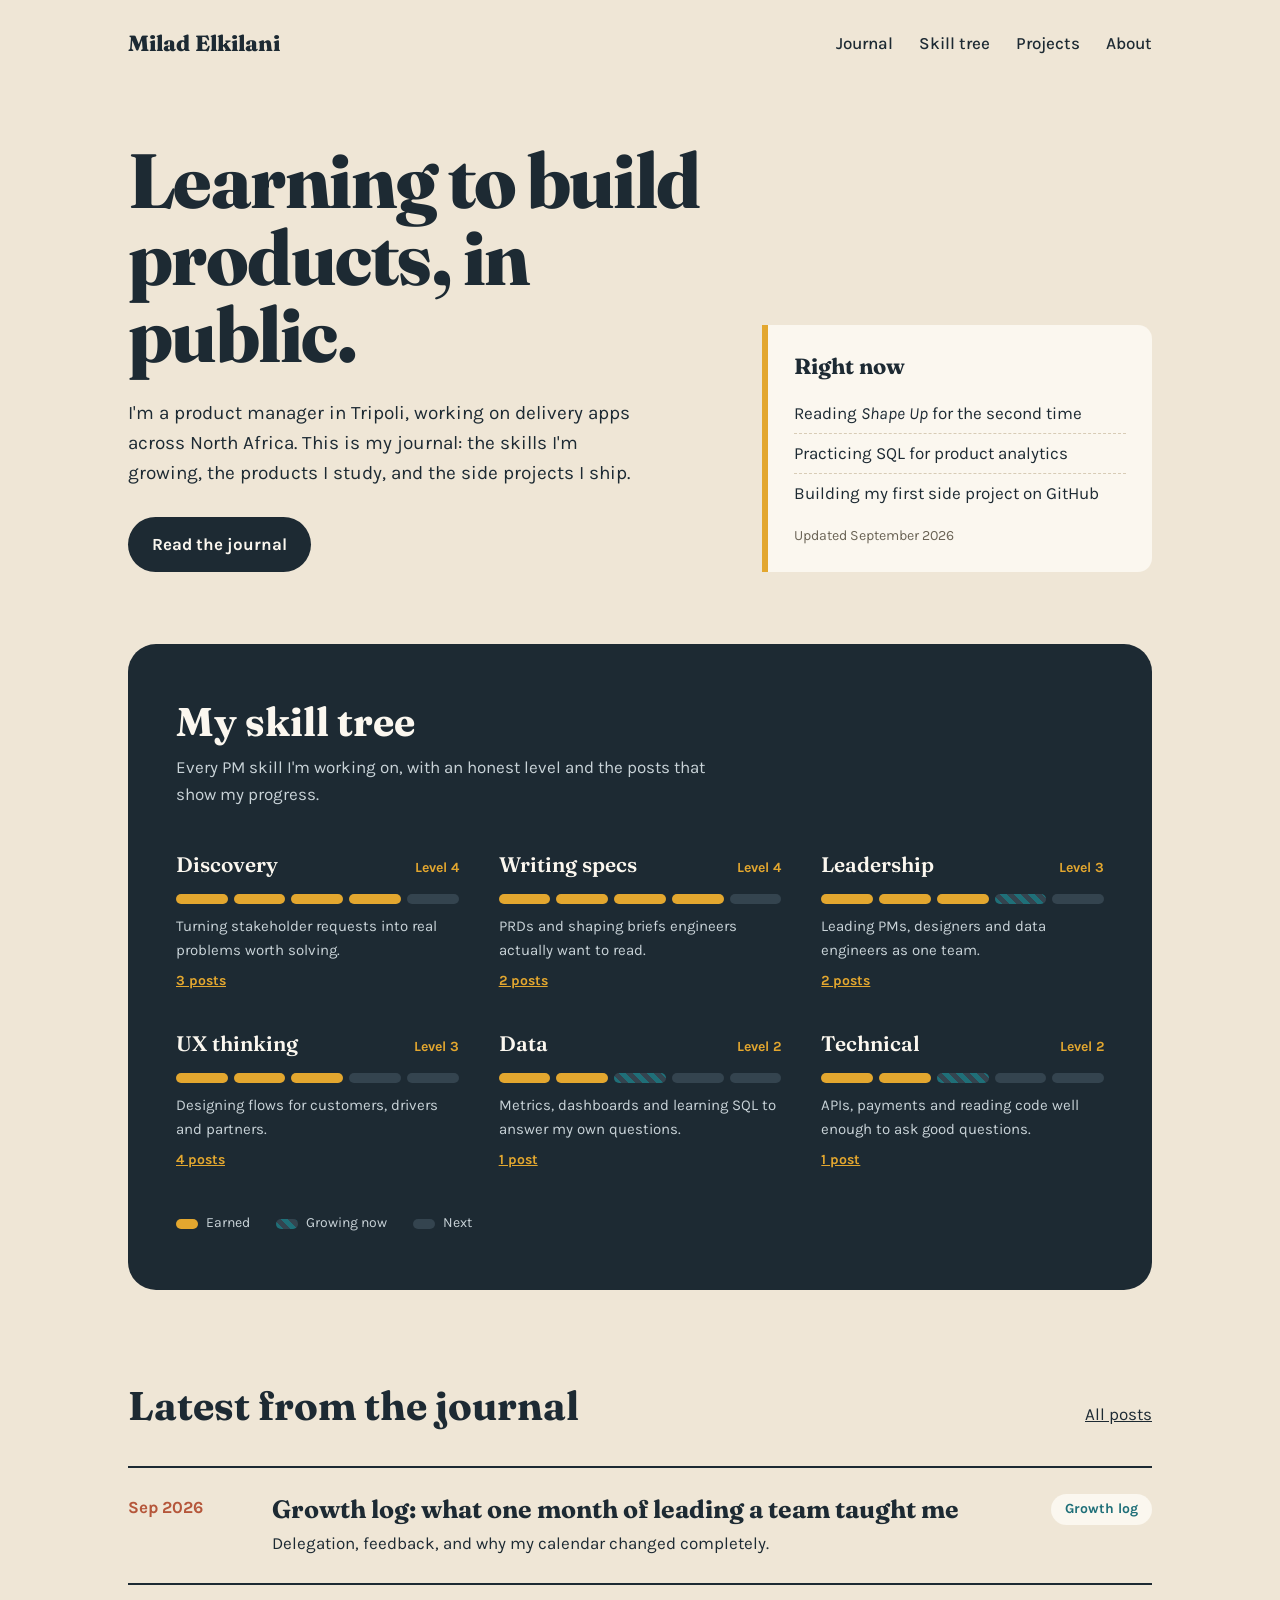
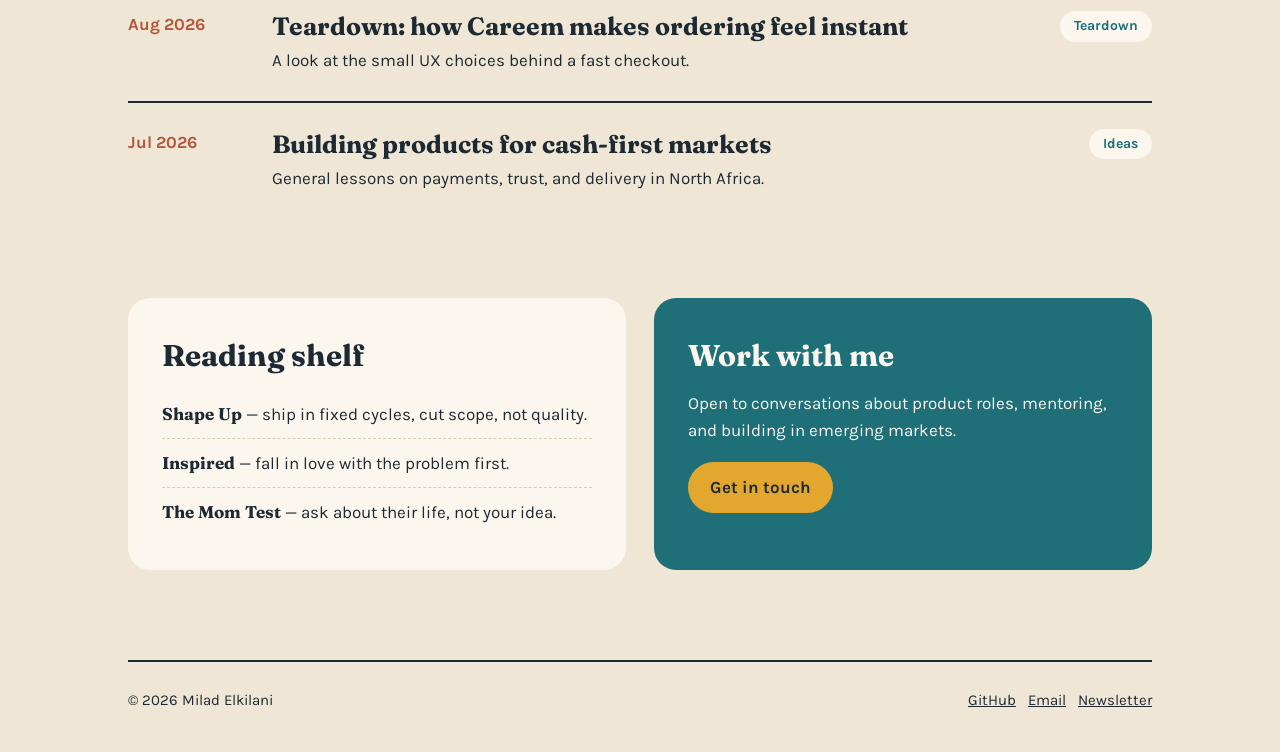
==== index.html @ 9ccedab1 "Add home page with skill tree" ====
<!DOCTYPE html>
<html lang="en">
<head>
<meta charset="UTF-8">
<meta name="viewport" content="width=device-width, initial-scale=1">
<title>Milad Elkilani — The PM Journal</title>
<link href="https://fonts.googleapis.com/css2?family=Fraunces:opsz,wght@9..144,400;9..144,600;9..144,800&family=Karla:wght@400;500;700&display=swap" rel="stylesheet">
<style>
:root{
  --sand:#EFE6D6;      /* desert sand, base */
  --ink:#1D2A33;       /* deep slate text */
  --sea:#1F6F78;       /* Mediterranean teal */
  --sun:#E3A72F;       /* saffron highlight */
  --clay:#B5563A;      /* old-city brick */
  --paper:#FBF7EF;
}
*{box-sizing:border-box;margin:0;padding:0}
body{background:var(--sand);color:var(--ink);font-family:Karla,sans-serif;font-size:17px;line-height:1.6}
a{color:inherit}
:focus-visible{outline:3px solid var(--sea);outline-offset:3px}
.wrap{max-width:1080px;margin:0 auto;padding:0 28px}

nav{display:flex;justify-content:space-between;align-items:center;padding:26px 0}
.logo{font-family:Fraunces,serif;font-weight:800;font-size:22px;text-decoration:none}
nav ul{display:flex;gap:26px;list-style:none;font-weight:500}
nav ul a{text-decoration:none}
nav ul a:hover{color:var(--sea)}

.hero{display:grid;grid-template-columns:1.2fr .8fr;gap:48px;align-items:end;padding:56px 0 72px}
.hero h1{font-family:Fraunces,serif;font-weight:800;font-size:clamp(44px,6vw,78px);line-height:1;letter-spacing:-.02em}
.hero p{margin-top:24px;max-width:46ch;font-size:19px}
.hero .cta{display:inline-block;margin-top:28px;background:var(--ink);color:var(--paper);padding:14px 24px;border-radius:40px;text-decoration:none;font-weight:700}
.hero .cta:hover{background:var(--sea)}
.now{background:var(--paper);border-left:6px solid var(--sun);padding:24px 26px;border-radius:0 14px 14px 0}
.now h2{font-family:Fraunces,serif;font-size:22px;margin-bottom:10px}
.now li{list-style:none;padding:6px 0;border-bottom:1px dashed #d8ccb6}
.now li:last-child{border:0}
.now small{display:block;margin-top:12px;color:#6b6456}

/* Skill tree — the one memorable thing */
.tree{background:var(--ink);color:var(--paper);border-radius:28px;padding:56px 48px}
.tree h2{font-family:Fraunces,serif;font-size:40px;line-height:1.1}
.tree .intro{margin-top:10px;max-width:56ch;color:#c9d3d8}
.branches{margin-top:40px;display:grid;grid-template-columns:repeat(3,1fr);gap:34px 40px}
.skill h3{font-family:Fraunces,serif;font-weight:600;font-size:21px;display:flex;justify-content:space-between;align-items:baseline}
.skill h3 span{font-family:Karla;font-size:14px;color:var(--sun);font-weight:700}
.rings{display:flex;gap:6px;margin:12px 0 10px}
.rings i{width:100%;height:10px;border-radius:5px;background:#34444f}
.rings i.on{background:var(--sun)}
.rings i.grow{background:repeating-linear-gradient(45deg,var(--sea) 0 5px,#34444f 5px 10px)}
.skill p{font-size:15px;color:#c9d3d8}
.skill a{display:inline-block;margin-top:8px;font-size:14px;color:var(--sun);font-weight:700}
.legend{margin-top:40px;display:flex;gap:26px;font-size:14px;color:#c9d3d8}
.legend b{display:inline-block;width:22px;height:10px;border-radius:5px;margin-right:8px;vertical-align:middle}

.posts{padding:84px 0 40px}
.posts header{display:flex;justify-content:space-between;align-items:baseline;margin-bottom:28px}
.posts h2{font-family:Fraunces,serif;font-size:40px}
.list article{display:grid;grid-template-columns:120px 1fr 150px;gap:24px;padding:26px 0;border-top:2px solid var(--ink)}
.list time{font-weight:700;color:var(--clay)}
.list h3{font-family:Fraunces,serif;font-size:25px;line-height:1.2}
.list h3 a{text-decoration:none}
.list h3 a:hover{color:var(--sea)}
.list p{margin-top:6px;max-width:60ch}
.tag{justify-self:end;align-self:start;background:var(--paper);border-radius:40px;padding:4px 14px;font-size:14px;font-weight:700;color:var(--sea)}

.shelf{display:grid;grid-template-columns:1fr 1fr;gap:28px;padding:40px 0 90px}
.box{background:var(--paper);border-radius:22px;padding:34px}
.box h2{font-family:Fraunces,serif;font-size:30px;margin-bottom:10px}
.box.hire{background:var(--sea);color:var(--paper)}
.box.hire a{display:inline-block;margin-top:18px;background:var(--sun);color:var(--ink);padding:12px 22px;border-radius:40px;text-decoration:none;font-weight:700}
.book{padding:10px 0;border-bottom:1px dashed #d8ccb6}
.book:last-child{border:0}
.book b{font-family:Fraunces,serif}

footer{border-top:2px solid var(--ink);padding:26px 0 40px;display:flex;justify-content:space-between;font-size:15px}

@media(max-width:820px){
  .hero,.shelf{grid-template-columns:1fr}
  .branches{grid-template-columns:1fr 1fr}
  .list article{grid-template-columns:1fr}
  .tag{justify-self:start}
  nav ul{gap:14px;font-size:15px}
}
@media(max-width:520px){.branches{grid-template-columns:1fr}.tree{padding:36px 24px}}
</style>
</head>
<body>
<div class="wrap">
<nav>
  <a class="logo" href="#">Milad Elkilani</a>
  <ul>
    <li><a href="#journal">Journal</a></li>
    <li><a href="#skills">Skill tree</a></li>
    <li><a href="#projects">Projects</a></li>
    <li><a href="#about">About</a></li>
  </ul>
</nav>

<section class="hero">
  <div>
    <h1>Learning to build products, in public.</h1>
    <p>I'm a product manager in Tripoli, working on delivery apps across North Africa. This is my journal: the skills I'm growing, the products I study, and the side projects I ship.</p>
    <a class="cta" href="#journal">Read the journal</a>
  </div>
  <aside class="now">
    <h2>Right now</h2>
    <ul>
      <li>Reading <i>Shape Up</i> for the second time</li>
      <li>Practicing SQL for product analytics</li>
      <li>Building my first side project on GitHub</li>
    </ul>
    <small>Updated September 2026</small>
  </aside>
</section>

<section class="tree" id="skills">
  <h2>My skill tree</h2>
  <p class="intro">Every PM skill I'm working on, with an honest level and the posts that show my progress.</p>
  <div class="branches">
    <div class="skill">
      <h3>Discovery <span>Level 4</span></h3>
      <div class="rings"><i class="on"></i><i class="on"></i><i class="on"></i><i class="on"></i><i></i></div>
      <p>Turning stakeholder requests into real problems worth solving.</p>
      <a href="#">3 posts</a>
    </div>
    <div class="skill">
      <h3>Writing specs <span>Level 4</span></h3>
      <div class="rings"><i class="on"></i><i class="on"></i><i class="on"></i><i class="on"></i><i></i></div>
      <p>PRDs and shaping briefs engineers actually want to read.</p>
      <a href="#">2 posts</a>
    </div>
    <div class="skill">
      <h3>Leadership <span>Level 3</span></h3>
      <div class="rings"><i class="on"></i><i class="on"></i><i class="on"></i><i class="grow"></i><i></i></div>
      <p>Leading PMs, designers and data engineers as one team.</p>
      <a href="#">2 posts</a>
    </div>
    <div class="skill">
      <h3>UX thinking <span>Level 3</span></h3>
      <div class="rings"><i class="on"></i><i class="on"></i><i class="on"></i><i></i><i></i></div>
      <p>Designing flows for customers, drivers and partners.</p>
      <a href="#">4 posts</a>
    </div>
    <div class="skill">
      <h3>Data <span>Level 2</span></h3>
      <div class="rings"><i class="on"></i><i class="on"></i><i class="grow"></i><i></i><i></i></div>
      <p>Metrics, dashboards and learning SQL to answer my own questions.</p>
      <a href="#">1 post</a>
    </div>
    <div class="skill">
      <h3>Technical <span>Level 2</span></h3>
      <div class="rings"><i class="on"></i><i class="on"></i><i class="grow"></i><i></i><i></i></div>
      <p>APIs, payments and reading code well enough to ask good questions.</p>
      <a href="#">1 post</a>
    </div>
  </div>
  <div class="legend">
    <span><b style="background:var(--sun)"></b>Earned</span>
    <span><b style="background:repeating-linear-gradient(45deg,var(--sea) 0 5px,#34444f 5px 10px)"></b>Growing now</span>
    <span><b style="background:#34444f"></b>Next</span>
  </div>
</section>

<section class="posts" id="journal">
  <header><h2>Latest from the journal</h2><a href="#">All posts</a></header>
  <div class="list">
    <article>
      <time>Sep 2026</time>
      <div><h3><a href="#">Growth log: what one month of leading a team taught me</a></h3><p>Delegation, feedback, and why my calendar changed completely.</p></div>
      <span class="tag">Growth log</span>
    </article>
    <article>
      <time>Aug 2026</time>
      <div><h3><a href="#">Teardown: how Careem makes ordering feel instant</a></h3><p>A look at the small UX choices behind a fast checkout.</p></div>
      <span class="tag">Teardown</span>
    </article>
    <article>
      <time>Jul 2026</time>
      <div><h3><a href="#">Building products for cash-first markets</a></h3><p>General lessons on payments, trust, and delivery in North Africa.</p></div>
      <span class="tag">Ideas</span>
    </article>
  </div>
</section>

<section class="shelf" id="about">
  <div class="box">
    <h2>Reading shelf</h2>
    <div class="book"><b>Shape Up</b> — ship in fixed cycles, cut scope, not quality.</div>
    <div class="book"><b>Inspired</b> — fall in love with the problem first.</div>
    <div class="book"><b>The Mom Test</b> — ask about their life, not your idea.</div>
  </div>
  <div class="box hire">
    <h2>Work with me</h2>
    <p>Open to conversations about product roles, mentoring, and building in emerging markets.</p>
    <a href="#">Get in touch</a>
  </div>
</section>

<footer>
  <span>© 2026 Milad Elkilani</span>
  <span><a href="#">GitHub</a> &nbsp; <a href="#">Email</a> &nbsp; <a href="#">Newsletter</a></span>
</footer>
</div>
</body>
</html>
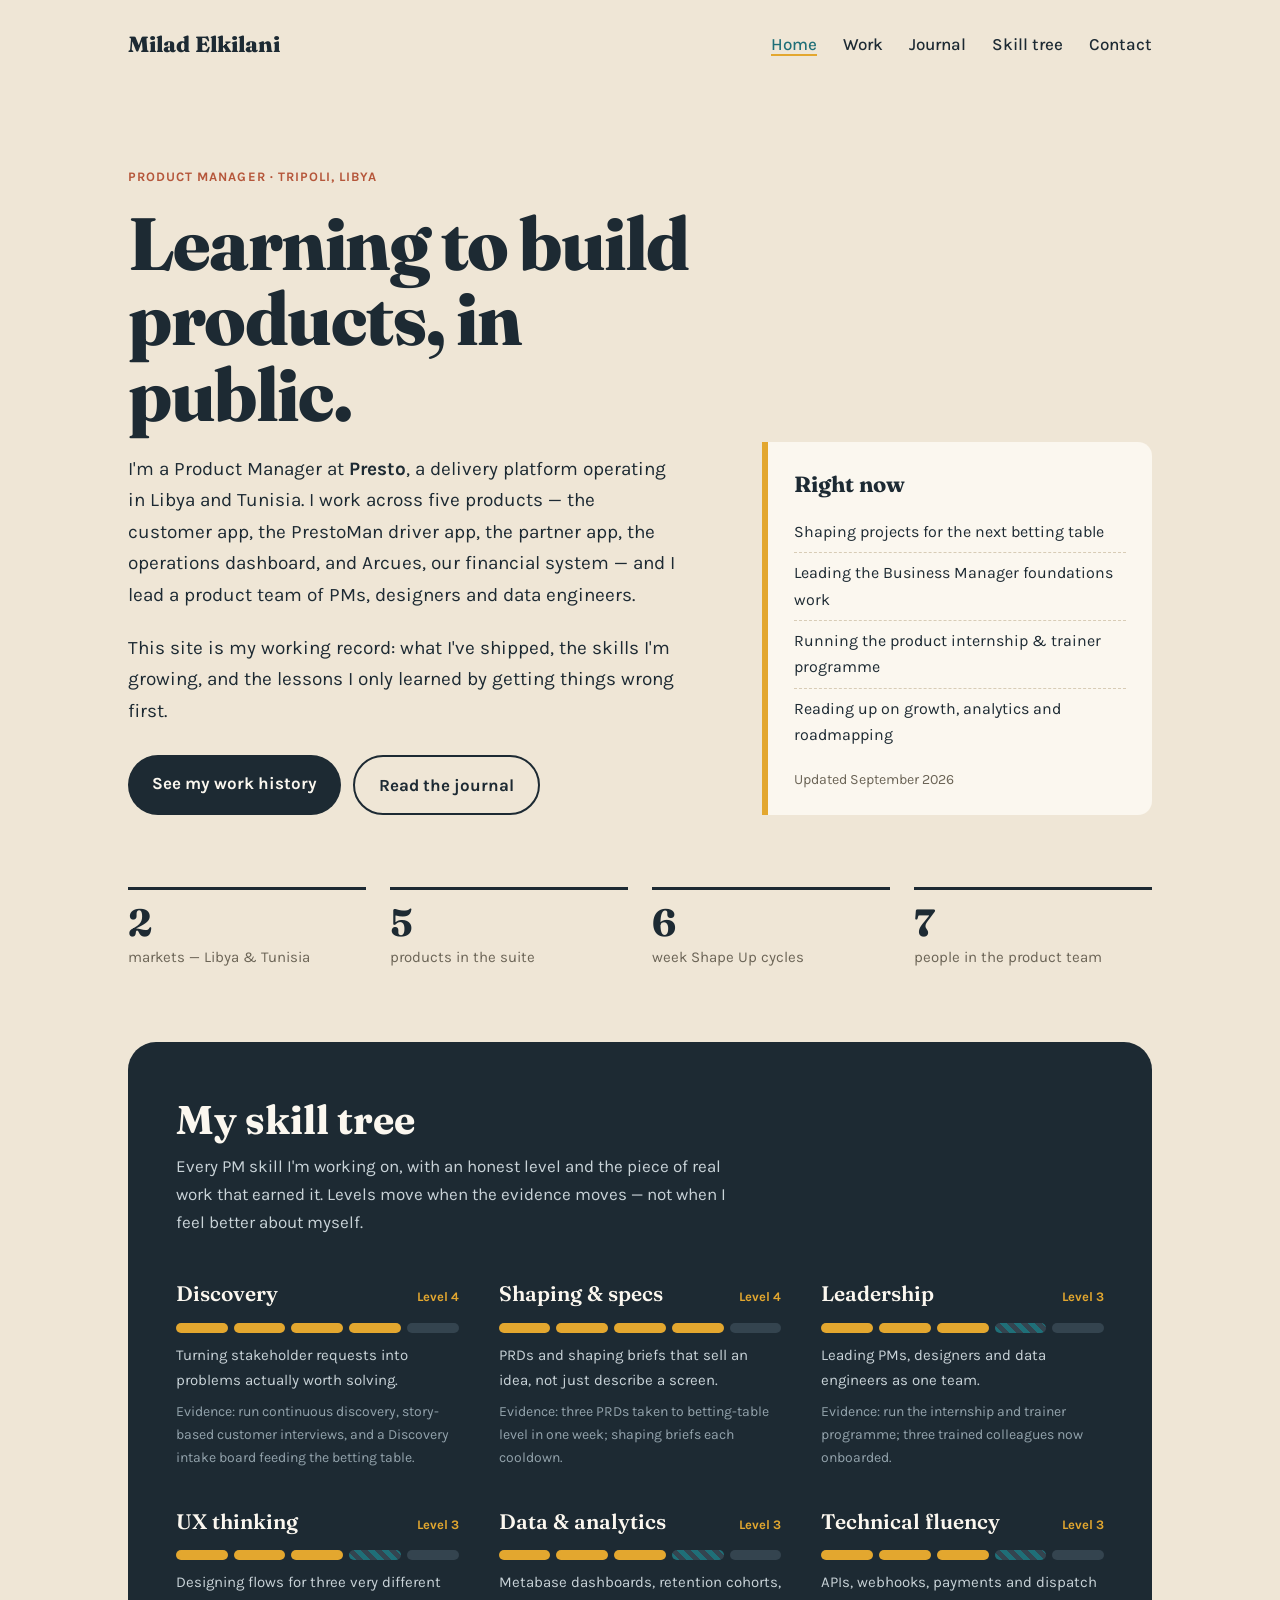
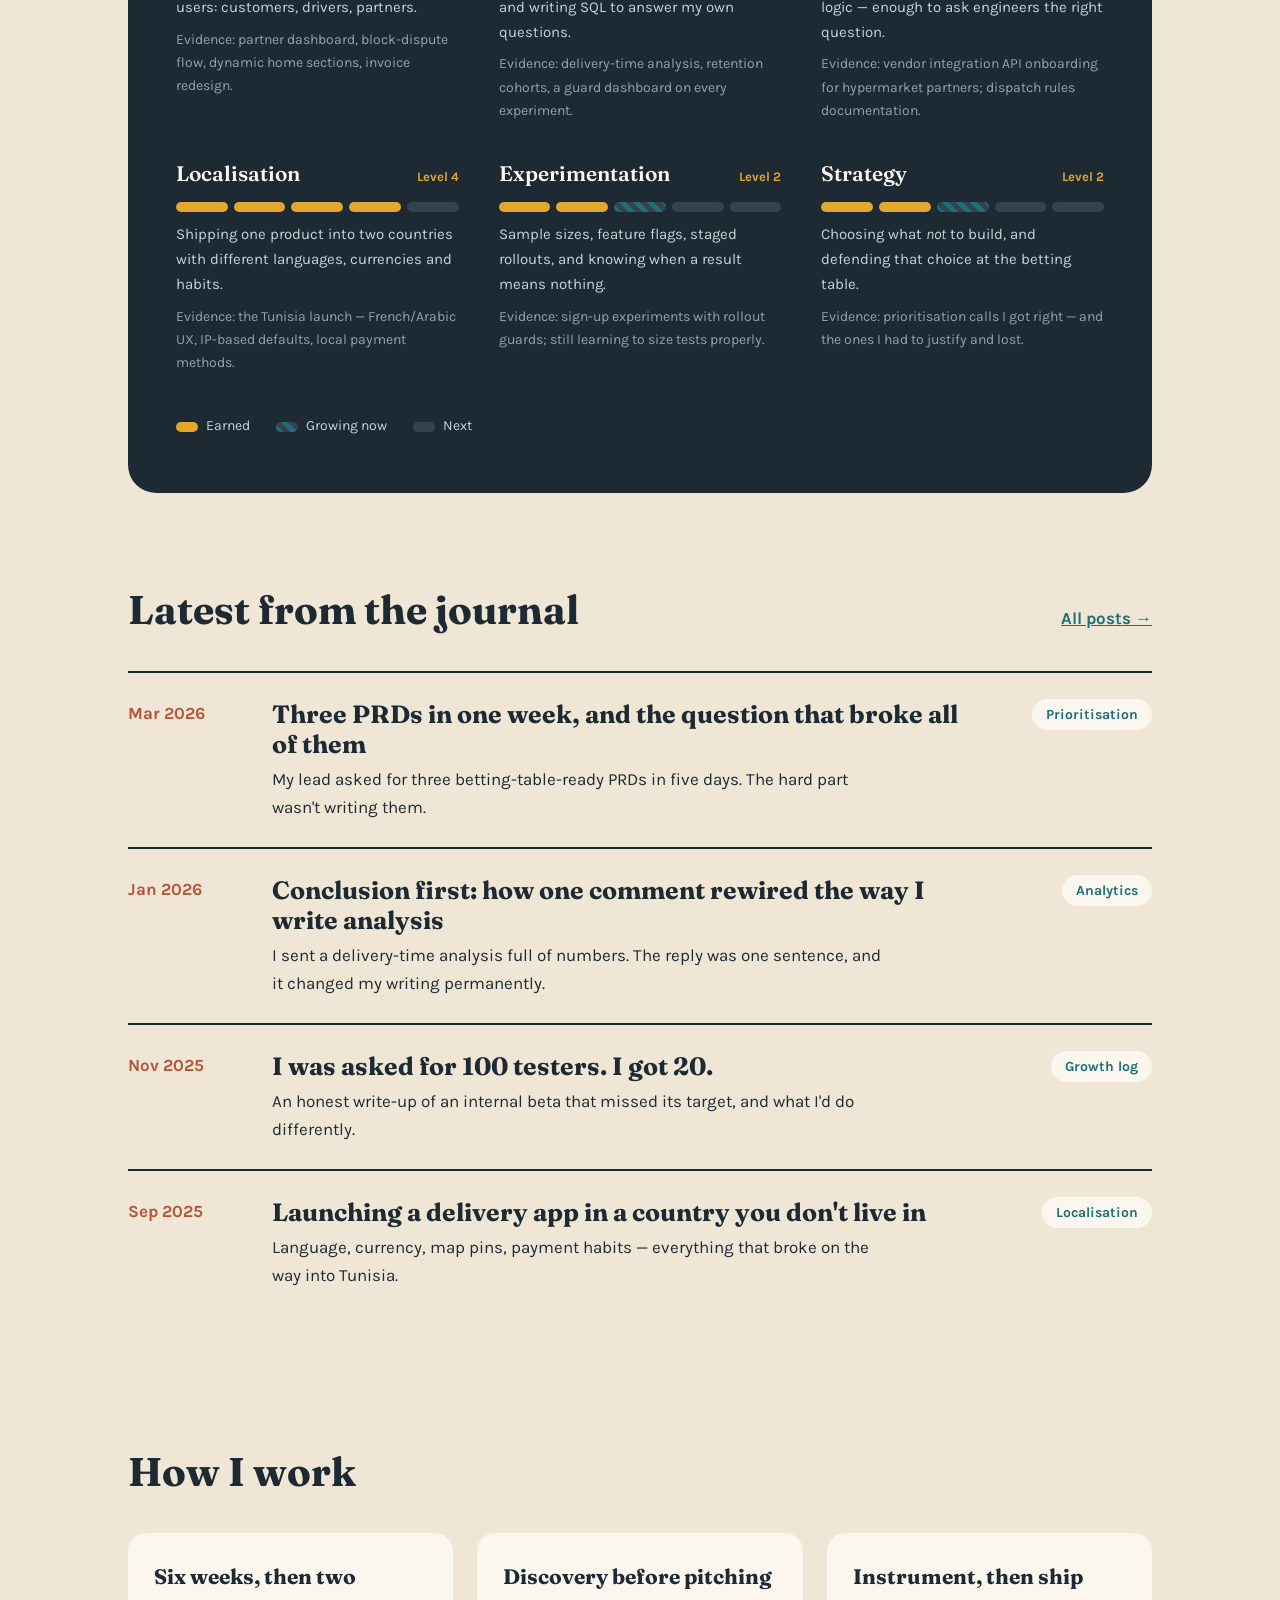
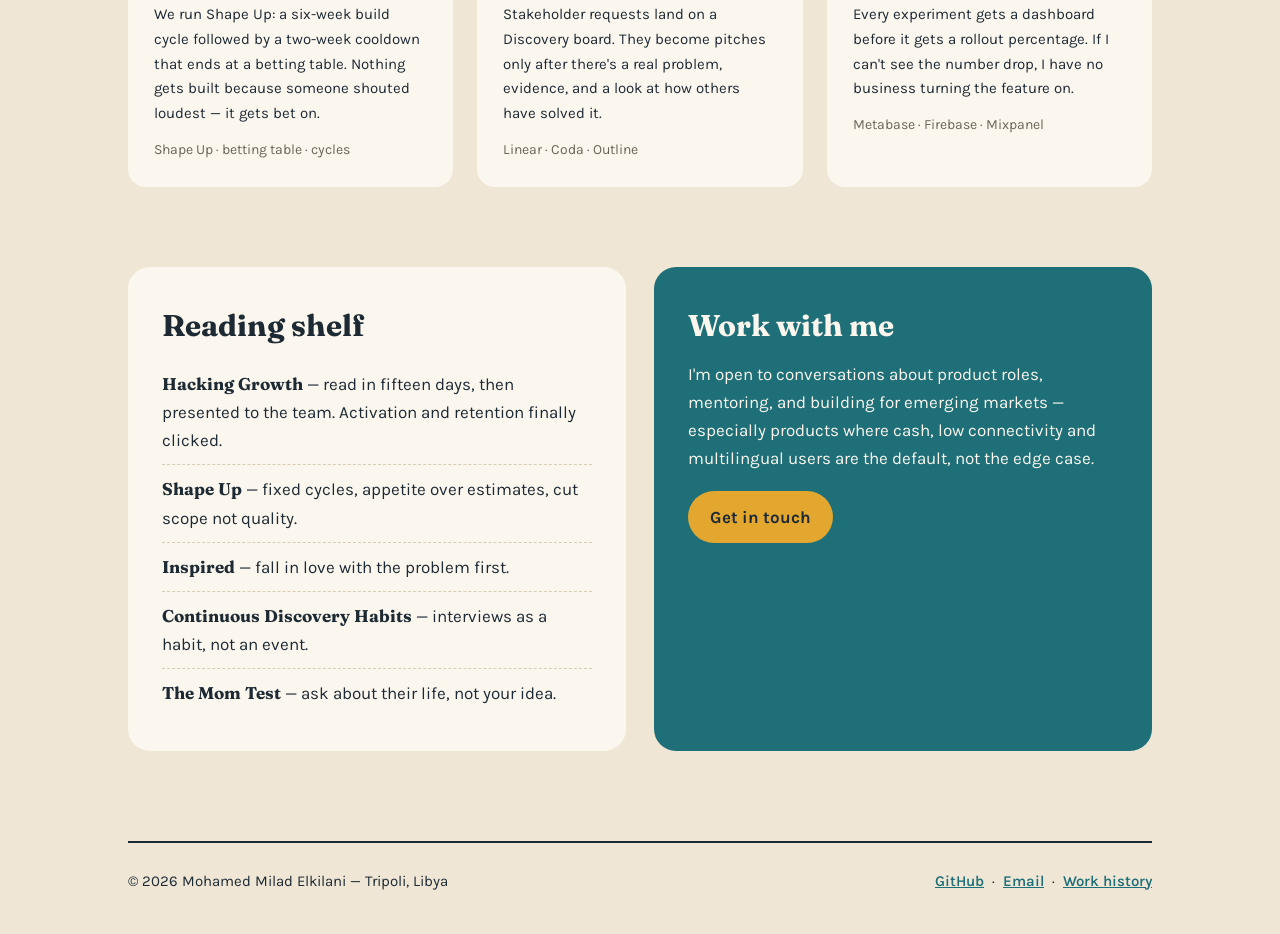
==== commit 21251c89: "Rebuild site: shared stylesheet, README, new home page Co-Authored-By: Claude Opus 5 <noreply@anthro" ====
--- a/index.html
+++ b/index.html
@@ -3,157 +3,126 @@
 <head>
 <meta charset="UTF-8">
 <meta name="viewport" content="width=device-width, initial-scale=1">
-<title>Milad Elkilani — The PM Journal</title>
+<title>Milad Elkilani — Product Manager | The PM Journal</title>
+<meta name="description" content="Product Manager at Presto, building delivery apps across Libya and Tunisia. My skill tree, my work history, and the journal of how I'm learning to build products.">
+<meta property="og:title" content="Milad Elkilani — Product Manager">
+<meta property="og:description" content="Building delivery products across Libya and Tunisia. Skill tree, work history, and a journal written in public.">
+<meta property="og:type" content="website">
 <link href="https://fonts.googleapis.com/css2?family=Fraunces:opsz,wght@9..144,400;9..144,600;9..144,800&family=Karla:wght@400;500;700&display=swap" rel="stylesheet">
-<style>
-:root{
-  --sand:#EFE6D6;      /* desert sand, base */
-  --ink:#1D2A33;       /* deep slate text */
-  --sea:#1F6F78;       /* Mediterranean teal */
-  --sun:#E3A72F;       /* saffron highlight */
-  --clay:#B5563A;      /* old-city brick */
-  --paper:#FBF7EF;
-}
-*{box-sizing:border-box;margin:0;padding:0}
-body{background:var(--sand);color:var(--ink);font-family:Karla,sans-serif;font-size:17px;line-height:1.6}
-a{color:inherit}
-:focus-visible{outline:3px solid var(--sea);outline-offset:3px}
-.wrap{max-width:1080px;margin:0 auto;padding:0 28px}
-
-nav{display:flex;justify-content:space-between;align-items:center;padding:26px 0}
-.logo{font-family:Fraunces,serif;font-weight:800;font-size:22px;text-decoration:none}
-nav ul{display:flex;gap:26px;list-style:none;font-weight:500}
-nav ul a{text-decoration:none}
-nav ul a:hover{color:var(--sea)}
-
-.hero{display:grid;grid-template-columns:1.2fr .8fr;gap:48px;align-items:end;padding:56px 0 72px}
-.hero h1{font-family:Fraunces,serif;font-weight:800;font-size:clamp(44px,6vw,78px);line-height:1;letter-spacing:-.02em}
-.hero p{margin-top:24px;max-width:46ch;font-size:19px}
-.hero .cta{display:inline-block;margin-top:28px;background:var(--ink);color:var(--paper);padding:14px 24px;border-radius:40px;text-decoration:none;font-weight:700}
-.hero .cta:hover{background:var(--sea)}
-.now{background:var(--paper);border-left:6px solid var(--sun);padding:24px 26px;border-radius:0 14px 14px 0}
-.now h2{font-family:Fraunces,serif;font-size:22px;margin-bottom:10px}
-.now li{list-style:none;padding:6px 0;border-bottom:1px dashed #d8ccb6}
-.now li:last-child{border:0}
-.now small{display:block;margin-top:12px;color:#6b6456}
-
-/* Skill tree — the one memorable thing */
-.tree{background:var(--ink);color:var(--paper);border-radius:28px;padding:56px 48px}
-.tree h2{font-family:Fraunces,serif;font-size:40px;line-height:1.1}
-.tree .intro{margin-top:10px;max-width:56ch;color:#c9d3d8}
-.branches{margin-top:40px;display:grid;grid-template-columns:repeat(3,1fr);gap:34px 40px}
-.skill h3{font-family:Fraunces,serif;font-weight:600;font-size:21px;display:flex;justify-content:space-between;align-items:baseline}
-.skill h3 span{font-family:Karla;font-size:14px;color:var(--sun);font-weight:700}
-.rings{display:flex;gap:6px;margin:12px 0 10px}
-.rings i{width:100%;height:10px;border-radius:5px;background:#34444f}
-.rings i.on{background:var(--sun)}
-.rings i.grow{background:repeating-linear-gradient(45deg,var(--sea) 0 5px,#34444f 5px 10px)}
-.skill p{font-size:15px;color:#c9d3d8}
-.skill a{display:inline-block;margin-top:8px;font-size:14px;color:var(--sun);font-weight:700}
-.legend{margin-top:40px;display:flex;gap:26px;font-size:14px;color:#c9d3d8}
-.legend b{display:inline-block;width:22px;height:10px;border-radius:5px;margin-right:8px;vertical-align:middle}
-
-.posts{padding:84px 0 40px}
-.posts header{display:flex;justify-content:space-between;align-items:baseline;margin-bottom:28px}
-.posts h2{font-family:Fraunces,serif;font-size:40px}
-.list article{display:grid;grid-template-columns:120px 1fr 150px;gap:24px;padding:26px 0;border-top:2px solid var(--ink)}
-.list time{font-weight:700;color:var(--clay)}
-.list h3{font-family:Fraunces,serif;font-size:25px;line-height:1.2}
-.list h3 a{text-decoration:none}
-.list h3 a:hover{color:var(--sea)}
-.list p{margin-top:6px;max-width:60ch}
-.tag{justify-self:end;align-self:start;background:var(--paper);border-radius:40px;padding:4px 14px;font-size:14px;font-weight:700;color:var(--sea)}
-
-.shelf{display:grid;grid-template-columns:1fr 1fr;gap:28px;padding:40px 0 90px}
-.box{background:var(--paper);border-radius:22px;padding:34px}
-.box h2{font-family:Fraunces,serif;font-size:30px;margin-bottom:10px}
-.box.hire{background:var(--sea);color:var(--paper)}
-.box.hire a{display:inline-block;margin-top:18px;background:var(--sun);color:var(--ink);padding:12px 22px;border-radius:40px;text-decoration:none;font-weight:700}
-.book{padding:10px 0;border-bottom:1px dashed #d8ccb6}
-.book:last-child{border:0}
-.book b{font-family:Fraunces,serif}
-
-footer{border-top:2px solid var(--ink);padding:26px 0 40px;display:flex;justify-content:space-between;font-size:15px}
-
-@media(max-width:820px){
-  .hero,.shelf{grid-template-columns:1fr}
-  .branches{grid-template-columns:1fr 1fr}
-  .list article{grid-template-columns:1fr}
-  .tag{justify-self:start}
-  nav ul{gap:14px;font-size:15px}
-}
-@media(max-width:520px){.branches{grid-template-columns:1fr}.tree{padding:36px 24px}}
-</style>
+<link rel="stylesheet" href="style.css">
 </head>
 <body>
 <div class="wrap">
+
 <nav>
-  <a class="logo" href="#">Milad Elkilani</a>
+  <a class="logo" href="index.html">Milad Elkilani</a>
   <ul>
-    <li><a href="#journal">Journal</a></li>
+    <li><a href="index.html" aria-current="page">Home</a></li>
+    <li><a href="work.html">Work</a></li>
+    <li><a href="journal.html">Journal</a></li>
     <li><a href="#skills">Skill tree</a></li>
-    <li><a href="#projects">Projects</a></li>
-    <li><a href="#about">About</a></li>
+    <li><a href="#contact">Contact</a></li>
   </ul>
 </nav>
 
 <section class="hero">
   <div>
+    <p class="kicker">Product Manager · Tripoli, Libya</p>
     <h1>Learning to build products, in public.</h1>
-    <p>I'm a product manager in Tripoli, working on delivery apps across North Africa. This is my journal: the skills I'm growing, the products I study, and the side projects I ship.</p>
-    <a class="cta" href="#journal">Read the journal</a>
+    <p>I'm a Product Manager at <b>Presto</b>, a delivery platform operating in Libya and Tunisia. I work across five products — the customer app, the PrestoMan driver app, the partner app, the operations dashboard, and Arcues, our financial system — and I lead a product team of PMs, designers and data engineers.</p>
+    <p>This site is my working record: what I've shipped, the skills I'm growing, and the lessons I only learned by getting things wrong first.</p>
+    <div class="btns">
+      <a class="cta" href="work.html">See my work history</a>
+      <a class="cta ghost" href="journal.html">Read the journal</a>
+    </div>
   </div>
   <aside class="now">
     <h2>Right now</h2>
     <ul>
-      <li>Reading <i>Shape Up</i> for the second time</li>
-      <li>Practicing SQL for product analytics</li>
-      <li>Building my first side project on GitHub</li>
+      <li>Shaping projects for the next betting table</li>
+      <li>Leading the Business Manager foundations work</li>
+      <li>Running the product internship &amp; trainer programme</li>
+      <li>Reading up on growth, analytics and roadmapping</li>
     </ul>
     <small>Updated September 2026</small>
   </aside>
 </section>
 
+<section class="stats">
+  <div class="stat"><b>2</b><span>markets — Libya &amp; Tunisia</span></div>
+  <div class="stat"><b>5</b><span>products in the suite</span></div>
+  <div class="stat"><b>6</b><span>week Shape&nbsp;Up cycles</span></div>
+  <div class="stat"><b>7</b><span>people in the product team</span></div>
+</section>
+
 <section class="tree" id="skills">
   <h2>My skill tree</h2>
-  <p class="intro">Every PM skill I'm working on, with an honest level and the posts that show my progress.</p>
+  <p class="intro">Every PM skill I'm working on, with an honest level and the piece of real work that earned it. Levels move when the evidence moves — not when I feel better about myself.</p>
   <div class="branches">
+
     <div class="skill">
       <h3>Discovery <span>Level 4</span></h3>
       <div class="rings"><i class="on"></i><i class="on"></i><i class="on"></i><i class="on"></i><i></i></div>
-      <p>Turning stakeholder requests into real problems worth solving.</p>
-      <a href="#">3 posts</a>
-    </div>
-    <div class="skill">
-      <h3>Writing specs <span>Level 4</span></h3>
+      <p>Turning stakeholder requests into problems actually worth solving.</p>
+      <em>Evidence: run continuous discovery, story-based customer interviews, and a Discovery intake board feeding the betting table.</em>
+    </div>
+
+    <div class="skill">
+      <h3>Shaping &amp; specs <span>Level 4</span></h3>
       <div class="rings"><i class="on"></i><i class="on"></i><i class="on"></i><i class="on"></i><i></i></div>
-      <p>PRDs and shaping briefs engineers actually want to read.</p>
-      <a href="#">2 posts</a>
-    </div>
+      <p>PRDs and shaping briefs that sell an idea, not just describe a screen.</p>
+      <em>Evidence: three PRDs taken to betting-table level in one week; shaping briefs each cooldown.</em>
+    </div>
+
     <div class="skill">
       <h3>Leadership <span>Level 3</span></h3>
       <div class="rings"><i class="on"></i><i class="on"></i><i class="on"></i><i class="grow"></i><i></i></div>
       <p>Leading PMs, designers and data engineers as one team.</p>
-      <a href="#">2 posts</a>
-    </div>
+      <em>Evidence: run the internship and trainer programme; three trained colleagues now onboarded.</em>
+    </div>
+
     <div class="skill">
       <h3>UX thinking <span>Level 3</span></h3>
-      <div class="rings"><i class="on"></i><i class="on"></i><i class="on"></i><i></i><i></i></div>
-      <p>Designing flows for customers, drivers and partners.</p>
-      <a href="#">4 posts</a>
-    </div>
-    <div class="skill">
-      <h3>Data <span>Level 2</span></h3>
+      <div class="rings"><i class="on"></i><i class="on"></i><i class="on"></i><i class="grow"></i><i></i></div>
+      <p>Designing flows for three very different users: customers, drivers, partners.</p>
+      <em>Evidence: partner dashboard, block-dispute flow, dynamic home sections, invoice redesign.</em>
+    </div>
+
+    <div class="skill">
+      <h3>Data &amp; analytics <span>Level 3</span></h3>
+      <div class="rings"><i class="on"></i><i class="on"></i><i class="on"></i><i class="grow"></i><i></i></div>
+      <p>Metabase dashboards, retention cohorts, and writing SQL to answer my own questions.</p>
+      <em>Evidence: delivery-time analysis, retention cohorts, a guard dashboard on every experiment.</em>
+    </div>
+
+    <div class="skill">
+      <h3>Technical fluency <span>Level 3</span></h3>
+      <div class="rings"><i class="on"></i><i class="on"></i><i class="on"></i><i class="grow"></i><i></i></div>
+      <p>APIs, webhooks, payments and dispatch logic — enough to ask engineers the right question.</p>
+      <em>Evidence: vendor integration API onboarding for hypermarket partners; dispatch rules documentation.</em>
+    </div>
+
+    <div class="skill">
+      <h3>Localisation <span>Level 4</span></h3>
+      <div class="rings"><i class="on"></i><i class="on"></i><i class="on"></i><i class="on"></i><i></i></div>
+      <p>Shipping one product into two countries with different languages, currencies and habits.</p>
+      <em>Evidence: the Tunisia launch — French/Arabic UX, IP-based defaults, local payment methods.</em>
+    </div>
+
+    <div class="skill">
+      <h3>Experimentation <span>Level 2</span></h3>
       <div class="rings"><i class="on"></i><i class="on"></i><i class="grow"></i><i></i><i></i></div>
-      <p>Metrics, dashboards and learning SQL to answer my own questions.</p>
-      <a href="#">1 post</a>
-    </div>
-    <div class="skill">
-      <h3>Technical <span>Level 2</span></h3>
+      <p>Sample sizes, feature flags, staged rollouts, and knowing when a result means nothing.</p>
+      <em>Evidence: sign-up experiments with rollout guards; still learning to size tests properly.</em>
+    </div>
+
+    <div class="skill">
+      <h3>Strategy <span>Level 2</span></h3>
       <div class="rings"><i class="on"></i><i class="on"></i><i class="grow"></i><i></i><i></i></div>
-      <p>APIs, payments and reading code well enough to ask good questions.</p>
-      <a href="#">1 post</a>
-    </div>
+      <p>Choosing what <i>not</i> to build, and defending that choice at the betting table.</p>
+      <em>Evidence: prioritisation calls I got right — and the ones I had to justify and lost.</em>
+    </div>
+
   </div>
   <div class="legend">
     <span><b style="background:var(--sun)"></b>Earned</span>
@@ -162,45 +131,78 @@
   </div>
 </section>
 
-<section class="posts" id="journal">
-  <header><h2>Latest from the journal</h2><a href="#">All posts</a></header>
+<section class="sec" id="journal">
+  <header><h2>Latest from the journal</h2><a href="journal.html">All posts →</a></header>
   <div class="list">
     <article>
-      <time>Sep 2026</time>
-      <div><h3><a href="#">Growth log: what one month of leading a team taught me</a></h3><p>Delegation, feedback, and why my calendar changed completely.</p></div>
+      <time>Mar 2026</time>
+      <div><h3><a href="posts/three-prds-in-one-week.html">Three PRDs in one week, and the question that broke all of them</a></h3><p>My lead asked for three betting-table-ready PRDs in five days. The hard part wasn't writing them.</p></div>
+      <span class="tag">Prioritisation</span>
+    </article>
+    <article>
+      <time>Jan 2026</time>
+      <div><h3><a href="posts/conclusion-first.html">Conclusion first: how one comment rewired the way I write analysis</a></h3><p>I sent a delivery-time analysis full of numbers. The reply was one sentence, and it changed my writing permanently.</p></div>
+      <span class="tag">Analytics</span>
+    </article>
+    <article>
+      <time>Nov 2025</time>
+      <div><h3><a href="posts/prestoq-20-of-100.html">I was asked for 100 testers. I got 20.</a></h3><p>An honest write-up of an internal beta that missed its target, and what I'd do differently.</p></div>
       <span class="tag">Growth log</span>
     </article>
     <article>
-      <time>Aug 2026</time>
-      <div><h3><a href="#">Teardown: how Careem makes ordering feel instant</a></h3><p>A look at the small UX choices behind a fast checkout.</p></div>
-      <span class="tag">Teardown</span>
-    </article>
-    <article>
-      <time>Jul 2026</time>
-      <div><h3><a href="#">Building products for cash-first markets</a></h3><p>General lessons on payments, trust, and delivery in North Africa.</p></div>
-      <span class="tag">Ideas</span>
-    </article>
-  </div>
-</section>
-
-<section class="shelf" id="about">
+      <time>Sep 2025</time>
+      <div><h3><a href="posts/launching-in-tunisia.html">Launching a delivery app in a country you don't live in</a></h3><p>Language, currency, map pins, payment habits — everything that broke on the way into Tunisia.</p></div>
+      <span class="tag">Localisation</span>
+    </article>
+  </div>
+</section>
+
+<section class="sec">
+  <header><h2>How I work</h2></header>
+  <div class="grid3">
+    <div class="card">
+      <h3>Six weeks, then two</h3>
+      <p>We run Shape&nbsp;Up: a six-week build cycle followed by a two-week cooldown that ends at a betting table. Nothing gets built because someone shouted loudest — it gets bet on.</p>
+      <span class="meta">Shape Up · betting table · cycles</span>
+    </div>
+    <div class="card">
+      <h3>Discovery before pitching</h3>
+      <p>Stakeholder requests land on a Discovery board. They become pitches only after there's a real problem, evidence, and a look at how others have solved it.</p>
+      <span class="meta">Linear · Coda · Outline</span>
+    </div>
+    <div class="card">
+      <h3>Instrument, then ship</h3>
+      <p>Every experiment gets a dashboard before it gets a rollout percentage. If I can't see the number drop, I have no business turning the feature on.</p>
+      <span class="meta">Metabase · Firebase · Mixpanel</span>
+    </div>
+  </div>
+</section>
+
+<section class="shelf" id="contact">
   <div class="box">
     <h2>Reading shelf</h2>
-    <div class="book"><b>Shape Up</b> — ship in fixed cycles, cut scope, not quality.</div>
+    <div class="book"><b>Hacking Growth</b> — read in fifteen days, then presented to the team. Activation and retention finally clicked.</div>
+    <div class="book"><b>Shape Up</b> — fixed cycles, appetite over estimates, cut scope not quality.</div>
     <div class="book"><b>Inspired</b> — fall in love with the problem first.</div>
+    <div class="book"><b>Continuous Discovery Habits</b> — interviews as a habit, not an event.</div>
     <div class="book"><b>The Mom Test</b> — ask about their life, not your idea.</div>
   </div>
   <div class="box hire">
     <h2>Work with me</h2>
-    <p>Open to conversations about product roles, mentoring, and building in emerging markets.</p>
-    <a href="#">Get in touch</a>
+    <p>I'm open to conversations about product roles, mentoring, and building for emerging markets — especially products where cash, low connectivity and multilingual users are the default, not the edge case.</p>
+    <a href="mailto:mohamedmilad2121@gmail.com">Get in touch</a>
   </div>
 </section>
 
 <footer>
-  <span>© 2026 Milad Elkilani</span>
-  <span><a href="#">GitHub</a> &nbsp; <a href="#">Email</a> &nbsp; <a href="#">Newsletter</a></span>
+  <span>© 2026 Mohamed Milad Elkilani — Tripoli, Libya</span>
+  <span>
+    <a href="https://github.com/mohamedmilad21">GitHub</a> &nbsp;·&nbsp;
+    <a href="mailto:mohamedmilad2121@gmail.com">Email</a> &nbsp;·&nbsp;
+    <a href="work.html">Work history</a>
+  </span>
 </footer>
+
 </div>
 </body>
 </html>
--- a/style.css
+++ b/style.css
@@ -0,0 +1,148 @@
+/* Milad Elkilani — The PM Journal */
+:root{
+  --sand:#EFE6D6;
+  --ink:#1D2A33;
+  --sea:#1F6F78;
+  --sun:#E3A72F;
+  --clay:#B5563A;
+  --paper:#FBF7EF;
+  --muted:#6b6456;
+  --dash:#d8ccb6;
+}
+*{box-sizing:border-box;margin:0;padding:0}
+html{scroll-behavior:smooth}
+body{background:var(--sand);color:var(--ink);font-family:Karla,-apple-system,BlinkMacSystemFont,"Segoe UI",sans-serif;font-size:17px;line-height:1.65;-webkit-font-smoothing:antialiased}
+a{color:inherit}
+img{max-width:100%}
+:focus-visible{outline:3px solid var(--sea);outline-offset:3px}
+.wrap{max-width:1080px;margin:0 auto;padding:0 28px}
+.narrow{max-width:720px}
+
+/* nav */
+nav{display:flex;justify-content:space-between;align-items:center;padding:26px 0;flex-wrap:wrap;gap:12px}
+.logo{font-family:Fraunces,Georgia,serif;font-weight:800;font-size:22px;text-decoration:none}
+nav ul{display:flex;gap:26px;list-style:none;font-weight:500;flex-wrap:wrap}
+nav ul a{text-decoration:none}
+nav ul a:hover,nav ul a[aria-current="page"]{color:var(--sea)}
+nav ul a[aria-current="page"]{border-bottom:2px solid var(--sun)}
+
+/* hero */
+.hero{display:grid;grid-template-columns:1.2fr .8fr;gap:48px;align-items:end;padding:56px 0 72px}
+.hero h1{font-family:Fraunces,Georgia,serif;font-weight:800;font-size:clamp(40px,6vw,74px);line-height:1.02;letter-spacing:-.02em}
+.hero .kicker{font-weight:700;color:var(--clay);letter-spacing:.08em;text-transform:uppercase;font-size:13px;margin-bottom:18px}
+.hero p{margin-top:22px;max-width:50ch;font-size:19px}
+.btns{display:flex;gap:12px;flex-wrap:wrap;margin-top:28px}
+.cta{display:inline-block;background:var(--ink);color:var(--paper);padding:14px 24px;border-radius:40px;text-decoration:none;font-weight:700}
+.cta:hover{background:var(--sea)}
+.cta.ghost{background:transparent;color:var(--ink);border:2px solid var(--ink)}
+.cta.ghost:hover{background:var(--ink);color:var(--paper)}
+.now{background:var(--paper);border-left:6px solid var(--sun);padding:24px 26px;border-radius:0 14px 14px 0}
+.now h2{font-family:Fraunces,Georgia,serif;font-size:22px;margin-bottom:10px}
+.now li{list-style:none;padding:7px 0;border-bottom:1px dashed var(--dash);font-size:16px}
+.now li:last-of-type{border:0}
+.now small{display:block;margin-top:12px;color:var(--muted)}
+
+/* stat strip */
+.stats{display:grid;grid-template-columns:repeat(4,1fr);gap:24px;padding:0 0 72px}
+.stat{border-top:3px solid var(--ink);padding-top:14px}
+.stat b{display:block;font-family:Fraunces,Georgia,serif;font-size:38px;line-height:1}
+.stat span{font-size:15px;color:var(--muted)}
+
+/* skill tree */
+.tree{background:var(--ink);color:var(--paper);border-radius:28px;padding:56px 48px}
+.tree h2{font-family:Fraunces,Georgia,serif;font-size:clamp(30px,4vw,40px);line-height:1.1}
+.tree .intro{margin-top:10px;max-width:58ch;color:#c9d3d8}
+.branches{margin-top:40px;display:grid;grid-template-columns:repeat(3,1fr);gap:34px 40px}
+.skill h3{font-family:Fraunces,Georgia,serif;font-weight:600;font-size:21px;display:flex;justify-content:space-between;align-items:baseline;gap:10px}
+.skill h3 span{font-family:Karla,sans-serif;font-size:13px;color:var(--sun);font-weight:700;white-space:nowrap}
+.rings{display:flex;gap:6px;margin:12px 0 10px}
+.rings i{width:100%;height:10px;border-radius:5px;background:#34444f}
+.rings i.on{background:var(--sun)}
+.rings i.grow{background:repeating-linear-gradient(45deg,var(--sea) 0 5px,#34444f 5px 10px)}
+.skill p{font-size:15px;color:#c9d3d8}
+.skill em{display:block;margin-top:8px;font-size:14px;color:#93a3ac;font-style:normal}
+.legend{margin-top:40px;display:flex;gap:26px;font-size:14px;color:#c9d3d8;flex-wrap:wrap}
+.legend b{display:inline-block;width:22px;height:10px;border-radius:5px;margin-right:8px;vertical-align:middle}
+
+/* section headers */
+.sec{padding:84px 0 40px}
+.sec header{display:flex;justify-content:space-between;align-items:baseline;margin-bottom:28px;gap:20px;flex-wrap:wrap}
+.sec h2{font-family:Fraunces,Georgia,serif;font-size:clamp(30px,4vw,40px)}
+.sec header a{font-weight:700;color:var(--sea)}
+
+/* post list */
+.list article{display:grid;grid-template-columns:120px 1fr 160px;gap:24px;padding:26px 0;border-top:2px solid var(--ink)}
+.list time{font-weight:700;color:var(--clay)}
+.list h3{font-family:Fraunces,Georgia,serif;font-size:25px;line-height:1.2}
+.list h3 a{text-decoration:none}
+.list h3 a:hover{color:var(--sea)}
+.list p{margin-top:6px;max-width:62ch}
+.tag{justify-self:end;align-self:start;background:var(--paper);border-radius:40px;padding:4px 14px;font-size:14px;font-weight:700;color:var(--sea);white-space:nowrap}
+
+/* timeline */
+.tl{border-left:3px solid var(--ink);margin-left:8px;padding-left:0}
+.tl .item{position:relative;padding:0 0 40px 34px}
+.tl .item::before{content:"";position:absolute;left:-9px;top:7px;width:15px;height:15px;border-radius:50%;background:var(--sun);border:3px solid var(--sand)}
+.tl .when{font-weight:700;color:var(--clay);font-size:15px}
+.tl h3{font-family:Fraunces,Georgia,serif;font-size:24px;margin:4px 0 8px}
+.tl p{max-width:66ch}
+.tl ul{margin:10px 0 0 20px}
+.tl li{padding:3px 0;max-width:64ch}
+
+/* cards / boxes */
+.shelf{display:grid;grid-template-columns:1fr 1fr;gap:28px;padding:40px 0 90px}
+.box{background:var(--paper);border-radius:22px;padding:34px}
+.box h2{font-family:Fraunces,Georgia,serif;font-size:30px;margin-bottom:10px}
+.box.hire{background:var(--sea);color:var(--paper)}
+.box.hire a{display:inline-block;margin-top:18px;background:var(--sun);color:var(--ink);padding:12px 22px;border-radius:40px;text-decoration:none;font-weight:700}
+.book{padding:10px 0;border-bottom:1px dashed var(--dash)}
+.book:last-child{border:0}
+.book b{font-family:Fraunces,Georgia,serif}
+
+.grid3{display:grid;grid-template-columns:repeat(3,1fr);gap:24px}
+.card{background:var(--paper);border-radius:18px;padding:26px}
+.card h3{font-family:Fraunces,Georgia,serif;font-size:21px;margin-bottom:8px}
+.card p{font-size:15px}
+.card .meta{display:block;margin-top:12px;font-size:14px;color:var(--muted)}
+
+/* article page */
+.post{padding:20px 0 40px}
+.post .kicker{font-weight:700;color:var(--clay);letter-spacing:.08em;text-transform:uppercase;font-size:13px}
+.post h1{font-family:Fraunces,Georgia,serif;font-weight:800;font-size:clamp(34px,5vw,52px);line-height:1.06;margin:14px 0 16px;letter-spacing:-.02em}
+.post .dek{font-size:20px;color:#4a5a63;max-width:60ch}
+.post .byline{margin:22px 0 40px;padding-bottom:22px;border-bottom:2px solid var(--ink);font-size:15px;color:var(--muted)}
+.post h2{font-family:Fraunces,Georgia,serif;font-size:29px;margin:44px 0 12px;line-height:1.2}
+.post h3{font-family:Fraunces,Georgia,serif;font-size:22px;margin:30px 0 8px}
+.post p{margin:0 0 18px}
+.post ul,.post ol{margin:0 0 18px 22px}
+.post li{padding:4px 0}
+.post blockquote{background:var(--paper);border-left:6px solid var(--sun);padding:20px 24px;border-radius:0 14px 14px 0;margin:26px 0;font-size:18px}
+.post blockquote cite{display:block;margin-top:10px;font-size:15px;color:var(--muted);font-style:normal}
+.post .takeaway{background:var(--ink);color:var(--paper);border-radius:18px;padding:28px 30px;margin:40px 0}
+.post .takeaway h3{color:var(--sun);margin:0 0 10px;font-size:19px}
+.post .takeaway p{margin:0;color:#dfe6ea}
+.post table{width:100%;border-collapse:collapse;margin:24px 0;font-size:16px}
+.post th,.post td{text-align:left;padding:10px 12px;border-bottom:1px solid var(--dash)}
+.post th{background:var(--paper);font-family:Fraunces,Georgia,serif}
+.postnav{display:flex;justify-content:space-between;gap:20px;border-top:2px solid var(--ink);padding-top:24px;margin-top:50px;font-weight:700;flex-wrap:wrap}
+.postnav a{color:var(--sea)}
+
+footer{border-top:2px solid var(--ink);padding:26px 0 40px;display:flex;justify-content:space-between;font-size:15px;gap:16px;flex-wrap:wrap}
+footer a{color:var(--sea);font-weight:600}
+
+@media(max-width:900px){
+  .stats{grid-template-columns:1fr 1fr;gap:20px}
+  .grid3{grid-template-columns:1fr}
+}
+@media(max-width:820px){
+  .hero,.shelf{grid-template-columns:1fr}
+  .branches{grid-template-columns:1fr 1fr}
+  .list article{grid-template-columns:1fr;gap:8px}
+  .tag{justify-self:start}
+  nav ul{gap:14px;font-size:15px}
+}
+@media(max-width:520px){
+  .branches{grid-template-columns:1fr}
+  .tree{padding:36px 24px}
+  .stats{grid-template-columns:1fr 1fr}
+}
